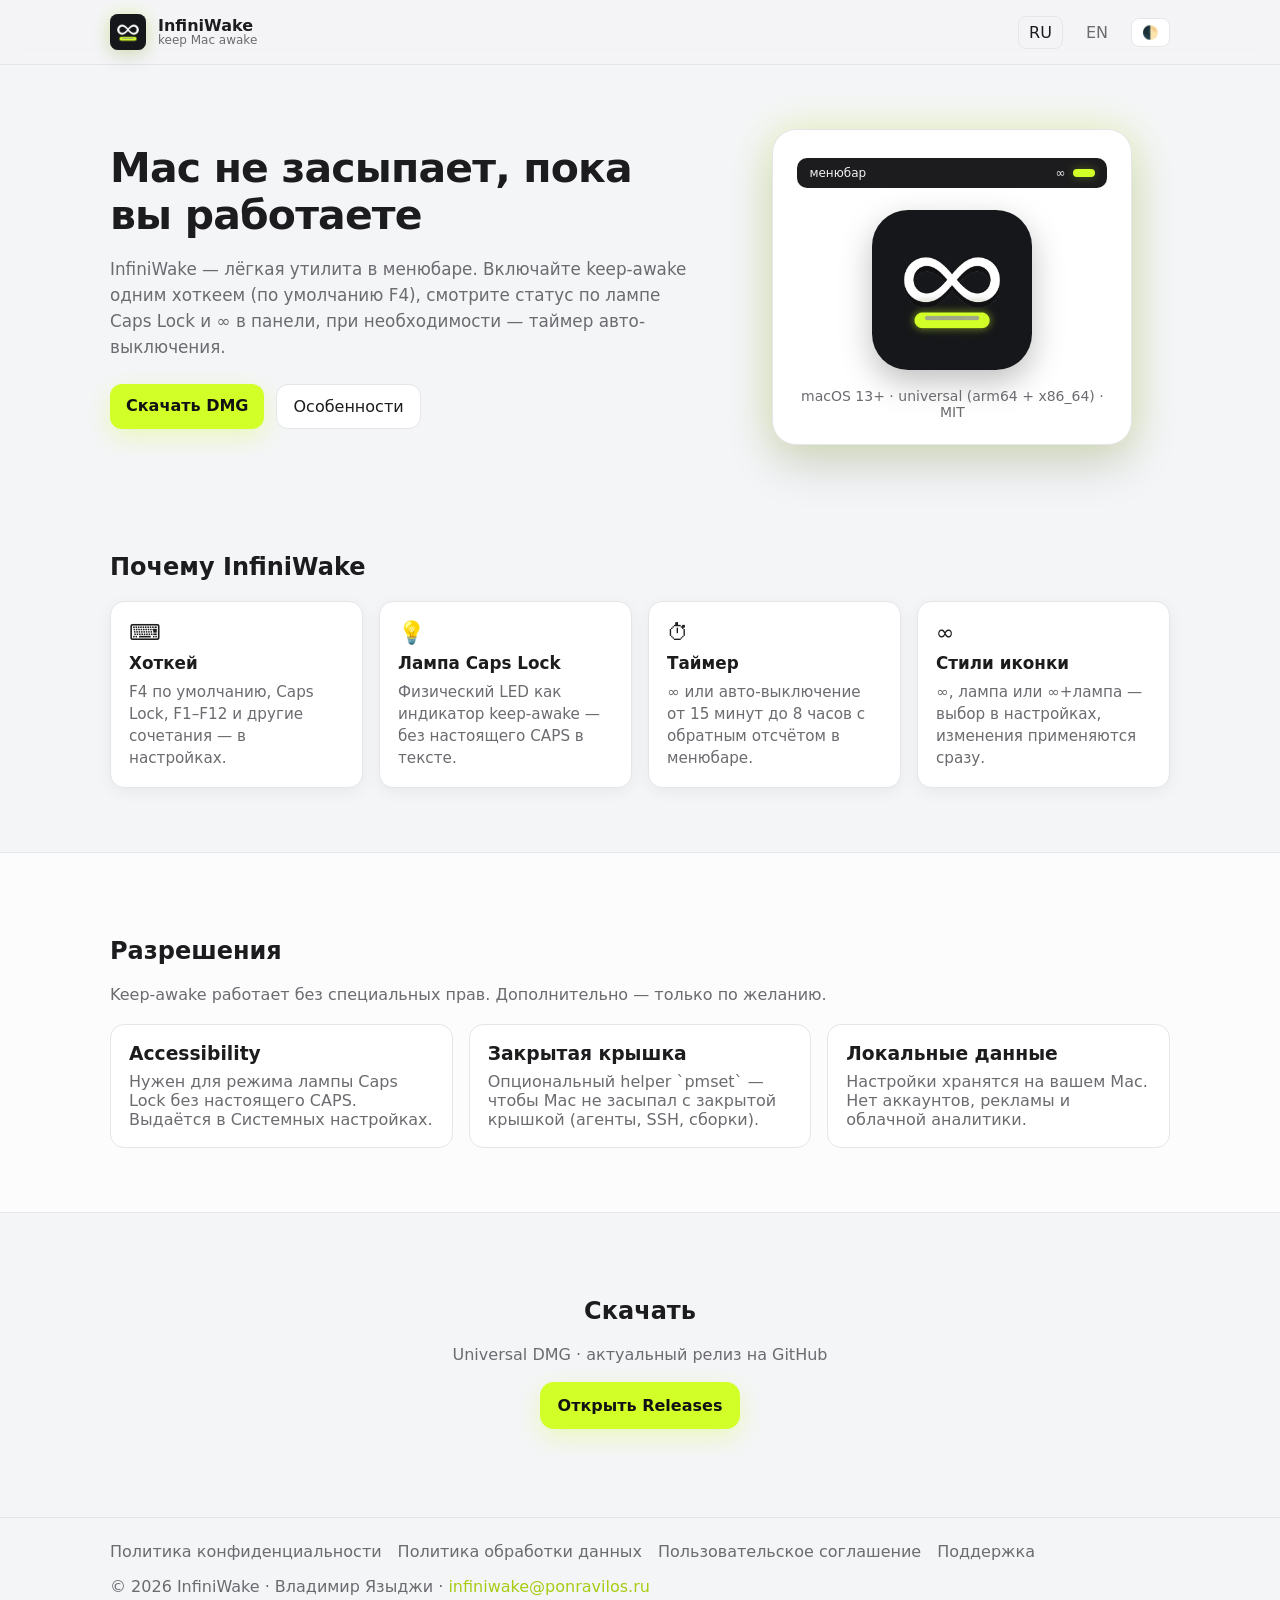
==== web/index.html @ ed3397af "Add App Store landing and legal pages under web/ Ship Privacy/Terms/Data/Support (RU/EN) for Store C" ====
<!doctype html>
<html lang="ru" data-theme="light">
<head>
  <meta charset="utf-8">
  <meta name="viewport" content="width=device-width, initial-scale=1">
  <title>InfiniWake — keep Mac awake</title>
  <meta name="description" content="InfiniWake — утилита в менюбаре macOS: держит Mac бодрствующим по хоткею, с индикатором Caps Lock LED и таймером авто-выключения.">
  <link rel="stylesheet" href="./assets/css/styles.css">
  <link rel="icon" type="image/png" href="./assets/img/favicon.png">
  <link rel="apple-touch-icon" href="./assets/img/apple-touch-icon.png">
  <meta name="theme-color" content="#121214">
  <meta property="og:title" content="InfiniWake — keep Mac awake">
  <meta property="og:description" content="Menu-bar keep-awake для macOS: хоткей, Caps Lock LED, таймер, запуск при входе.">
  <meta property="og:image" content="./assets/img/icon-512.png">
  <link rel="alternate" hreflang="en" href="./en/index.html">
  <link rel="alternate" hreflang="ru" href="./index.html">
</head>
<body>
  <header class="site-header">
    <div class="container header-inner">
      <a class="brand" href="./index.html">
        <div class="brand-mark" aria-hidden="true"></div>
        <div class="brand-text">
          <strong>InfiniWake</strong>
          <span>keep Mac awake</span>
        </div>
      </a>
      <nav class="nav">
        <a href="./index.html" class="active">RU</a>
        <a href="./en/index.html">EN</a>
        <button id="themeToggle" class="theme-toggle" aria-label="Переключить тему">🌓</button>
      </nav>
    </div>
  </header>

  <section class="hero">
    <div class="container hero-inner">
      <div class="hero-content">
        <h1>Mac не засыпает, пока вы работаете</h1>
        <p class="lead">
          InfiniWake — лёгкая утилита в менюбаре. Включайте keep-awake одним хоткеем (по умолчанию F4),
          смотрите статус по лампе Caps Lock и ∞ в панели, при необходимости — таймер авто-выключения.
        </p>
        <div class="cta-row">
          <a class="btn btn-primary" href="https://github.com/yazydzhi/InfiniWake/releases/latest" target="_blank" rel="noopener">Скачать DMG</a>
          <a class="btn btn-secondary" href="#features">Особенности</a>
        </div>
      </div>
      <div class="hero-visual">
        <div class="app-preview">
          <div class="menubar-mock" aria-hidden="true">
            <span>менюбар</span>
            <span class="status">∞ <span class="lamp-pill"></span></span>
          </div>
          <img class="preview-icon" src="./assets/img/icon-512.png" alt="Иконка InfiniWake">
          <p class="preview-caption">macOS 13+ · universal (arm64 + x86_64) · MIT</p>
        </div>
      </div>
    </div>
  </section>

  <section id="features" class="features section">
    <div class="container">
      <h2>Почему InfiniWake</h2>
      <div class="feature-grid">
        <div class="feature">
          <div class="feature-icon">⌨️</div>
          <h3>Хоткей</h3>
          <p>F4 по умолчанию, Caps Lock, F1–F12 и другие сочетания — в настройках.</p>
        </div>
        <div class="feature">
          <div class="feature-icon">💡</div>
          <h3>Лампа Caps Lock</h3>
          <p>Физический LED как индикатор keep-awake — без настоящего CAPS в тексте.</p>
        </div>
        <div class="feature">
          <div class="feature-icon">⏱</div>
          <h3>Таймер</h3>
          <p>∞ или авто-выключение от 15 минут до 8 часов с обратным отсчётом в менюбаре.</p>
        </div>
        <div class="feature">
          <div class="feature-icon">∞</div>
          <h3>Стили иконки</h3>
          <p>∞, лампа или ∞+лампа — выбор в настройках, изменения применяются сразу.</p>
        </div>
      </div>
    </div>
  </section>

  <section id="permissions" class="permissions section">
    <div class="container">
      <h2>Разрешения</h2>
      <p class="muted">Keep-awake работает без специальных прав. Дополнительно — только по желанию.</p>
      <div class="perm-grid">
        <div class="perm-card">
          <h3>Accessibility</h3>
          <p>Нужен для режима лампы Caps Lock без настоящего CAPS. Выдаётся в Системных настройках.</p>
        </div>
        <div class="perm-card">
          <h3>Закрытая крышка</h3>
          <p>Опциональный helper `pmset` — чтобы Mac не засыпал с закрытой крышкой (агенты, SSH, сборки).</p>
        </div>
        <div class="perm-card">
          <h3>Локальные данные</h3>
          <p>Настройки хранятся на вашем Mac. Нет аккаунтов, рекламы и облачной аналитики.</p>
        </div>
      </div>
    </div>
  </section>

  <section id="download" class="download section">
    <div class="container">
      <h2>Скачать</h2>
      <p class="muted">Universal DMG · актуальный релиз на GitHub</p>
      <a class="btn btn-primary btn-lg" href="https://github.com/yazydzhi/InfiniWake/releases/latest" target="_blank" rel="noopener">Открыть Releases</a>
    </div>
  </section>

  <footer class="site-footer">
    <div class="container footer-inner">
      <div class="footer-links">
        <a href="./privacy.html">Политика конфиденциальности</a>
        <a href="./data.html">Политика обработки данных</a>
        <a href="./terms.html">Пользовательское соглашение</a>
        <a href="./support.html">Поддержка</a>
      </div>
      <div class="footer-meta">
        <span>© <span id="year"></span> InfiniWake · Владимир Языджи</span>
        <span> · <a href="mailto:infiniwake@ponravilos.ru">infiniwake@ponravilos.ru</a></span>
      </div>
    </div>
  </footer>

  <script>
    const themeKey = 'infiniwake-theme';
    const root = document.documentElement;
    const saved = localStorage.getItem(themeKey);
    if (saved) root.setAttribute('data-theme', saved);
    document.getElementById('themeToggle').addEventListener('click', () => {
      const next = root.getAttribute('data-theme') === 'dark' ? 'light' : 'dark';
      root.setAttribute('data-theme', next);
      localStorage.setItem(themeKey, next);
    });
    document.getElementById('year').textContent = new Date().getFullYear();
  </script>
</body>
</html>
---- web/assets/css/styles.css ----
:root {
  --bg-light: #F4F5F7;
  --bg-dark: #121214;
  --card-light: #FFFFFF;
  --card-dark: #1C1C1E;
  --text-light: #1C1C1E;
  --text-dark: #F2F2F7;
  --text2-light: #6B6B70;
  --text2-dark: #A1A1A6;
  --sep-light: #E5E5EA;
  --sep-dark: #3A3A3C;
  --accent: #D2FF28;
  --accent-dim: #A8CC14;
  --accent-glow: rgba(210, 255, 40, 0.28);
}

[data-theme="light"] {
  --bg: var(--bg-light);
  --card: var(--card-light);
  --text: var(--text-light);
  --text2: var(--text2-light);
  --sep: var(--sep-light);
}

[data-theme="dark"] {
  --bg: var(--bg-dark);
  --card: var(--card-dark);
  --text: var(--text-dark);
  --text2: var(--text2-dark);
  --sep: var(--sep-dark);
}

* { box-sizing: border-box; }
html, body { height: 100%; }
body {
  margin: 0;
  font-family: ui-rounded, system-ui, -apple-system, Segoe UI, Roboto, Ubuntu, Cantarell, Noto Sans, Helvetica Neue, Arial, sans-serif;
  background: var(--bg);
  color: var(--text);
  -webkit-font-smoothing: antialiased;
  -moz-osx-font-smoothing: grayscale;
}

.container { max-width: 1100px; margin: 0 auto; padding: 0 20px; }
.section { padding: 64px 0; }
.muted { color: var(--text2); }

.site-header {
  position: sticky;
  top: 0;
  z-index: 10;
  backdrop-filter: saturate(120%) blur(8px);
  background: color-mix(in srgb, var(--bg) 82%, transparent);
  border-bottom: 1px solid var(--sep);
}
.header-inner {
  display: flex;
  align-items: center;
  justify-content: space-between;
  height: 64px;
}
.brand {
  display: flex;
  align-items: center;
  gap: 12px;
  text-decoration: none;
  color: inherit;
}
.brand-mark {
  width: 36px;
  height: 36px;
  border-radius: 8px;
  background: #121214;
  box-shadow: inset 0 0 0 1px var(--sep), 0 6px 20px rgba(0, 0, 0, 0.12), 0 0 18px var(--accent-glow);
  overflow: hidden;
}
.brand-mark::before {
  content: "";
  display: block;
  width: 100%;
  height: 100%;
  background: url('../img/apple-touch-icon.png') center / cover;
}
.brand-text { display: flex; flex-direction: column; line-height: 1.1; font-size: 14px; }
.brand-text strong { font-size: 16px; }
.brand-text span { color: var(--text2); font-size: 12px; }

.nav { display: flex; align-items: center; gap: 12px; }
.nav a {
  color: var(--text2);
  text-decoration: none;
  padding: 6px 10px;
  border-radius: 8px;
  border: 1px solid transparent;
}
.nav a.active { color: var(--text); border-color: var(--sep); }
.theme-toggle {
  background: var(--card);
  border: 1px solid var(--sep);
  color: var(--text);
  padding: 6px 10px;
  border-radius: 8px;
  cursor: pointer;
}

.hero { padding: 64px 0 24px; }
.hero-inner {
  display: grid;
  grid-template-columns: 1.15fr 0.85fr;
  align-items: center;
  gap: 36px;
}
.hero h1 {
  font-size: clamp(1.8rem, 3.2vw, 2.6rem);
  line-height: 1.15;
  margin: 0 0 16px;
  letter-spacing: -0.02em;
}
.hero .lead { color: var(--text2); font-size: 1.05rem; line-height: 1.55; margin: 0; }
.cta-row { display: flex; flex-wrap: wrap; gap: 12px; margin-top: 24px; }

.btn {
  display: inline-block;
  padding: 12px 16px;
  border-radius: 12px;
  text-decoration: none;
  border: 1px solid var(--sep);
  color: var(--text);
  background: var(--card);
  transition: transform 0.2s ease, box-shadow 0.2s ease;
}
.btn:hover { transform: translateY(-1px); }
.btn-primary {
  border: none;
  color: #121214;
  background: var(--accent);
  font-weight: 600;
  box-shadow: 0 8px 24px var(--accent-glow);
}
.btn-primary:hover { box-shadow: 0 12px 28px var(--accent-glow); }
.btn-secondary { background: var(--card); }
.btn-lg { padding: 14px 18px; border-radius: 14px; font-weight: 600; }

.hero-visual {
  display: flex;
  align-items: center;
  justify-content: center;
}
.app-preview {
  width: min(100%, 360px);
  background: var(--card);
  border: 1px solid var(--sep);
  border-radius: 24px;
  padding: 28px 24px 24px;
  box-shadow: 0 20px 48px rgba(0, 0, 0, 0.14), 0 0 40px var(--accent-glow);
}
.menubar-mock {
  display: flex;
  align-items: center;
  justify-content: space-between;
  gap: 12px;
  background: #1C1C1E;
  color: #F2F2F7;
  border-radius: 10px;
  padding: 8px 12px;
  font-size: 12px;
  margin-bottom: 22px;
}
.menubar-mock .status {
  display: inline-flex;
  align-items: center;
  gap: 8px;
  font-variant-numeric: tabular-nums;
}
.lamp-pill {
  width: 22px;
  height: 8px;
  border-radius: 999px;
  background: var(--accent);
  box-shadow: 0 0 10px var(--accent-glow);
}
.preview-icon {
  display: block;
  width: 160px;
  height: 160px;
  margin: 0 auto 18px;
  border-radius: 36px;
  box-shadow: 0 12px 32px rgba(0, 0, 0, 0.25);
}
.preview-caption {
  text-align: center;
  color: var(--text2);
  font-size: 14px;
  margin: 0;
}

.features .feature-grid {
  display: grid;
  grid-template-columns: repeat(4, 1fr);
  gap: 16px;
  margin-top: 20px;
}
.feature {
  background: var(--card);
  border: 1px solid var(--sep);
  border-radius: 14px;
  padding: 18px;
  box-shadow: 0 4px 16px rgba(0, 0, 0, 0.05);
  transition: transform 0.2s ease, box-shadow 0.2s ease;
}
.feature:hover {
  transform: translateY(-2px);
  box-shadow: 0 8px 24px rgba(0, 0, 0, 0.08), 0 0 24px var(--accent-glow);
}
.feature-icon { font-size: 22px; margin-bottom: 8px; }
.feature h3 { margin: 0 0 8px; font-size: 1.05rem; }
.feature p { margin: 0; color: var(--text2); font-size: 0.95rem; line-height: 1.45; }

.permissions {
  background: color-mix(in srgb, var(--card) 70%, var(--bg));
  border-top: 1px solid var(--sep);
  border-bottom: 1px solid var(--sep);
}
.perm-grid {
  display: grid;
  grid-template-columns: repeat(3, 1fr);
  gap: 16px;
  margin-top: 20px;
}
.perm-card {
  background: var(--card);
  border: 1px solid var(--sep);
  border-radius: 14px;
  padding: 18px;
}
.perm-card h3 { margin: 0 0 8px; }
.perm-card p { margin: 0; color: var(--text2); }

.download { text-align: center; }
.download .muted { margin-bottom: 18px; }

.site-footer {
  border-top: 1px solid var(--sep);
  padding: 24px 0;
  margin-top: 24px;
}
.footer-inner {
  display: flex;
  align-items: center;
  justify-content: space-between;
  gap: 16px;
  flex-wrap: wrap;
}
.footer-links { display: flex; gap: 16px; flex-wrap: wrap; }
.footer-links a { color: var(--text2); text-decoration: none; }
.footer-meta { color: var(--text2); }
.footer-meta a { color: var(--accent-dim); text-decoration: none; }
[data-theme="dark"] .footer-meta a { color: var(--accent); }

.legal h1 { margin-top: 0; }
.legal h2 { margin-top: 28px; }
.legal h3 { margin-top: 18px; }
.legal p, .legal li { color: var(--text2); line-height: 1.55; }
.legal a { color: var(--accent-dim); }
[data-theme="dark"] .legal a { color: var(--accent); }

@media (max-width: 900px) {
  .hero-inner { grid-template-columns: 1fr; }
  .hero-visual { order: -1; }
  .features .feature-grid,
  .perm-grid { grid-template-columns: 1fr 1fr; }
}

@media (max-width: 600px) {
  .features .feature-grid,
  .perm-grid { grid-template-columns: 1fr; }
}
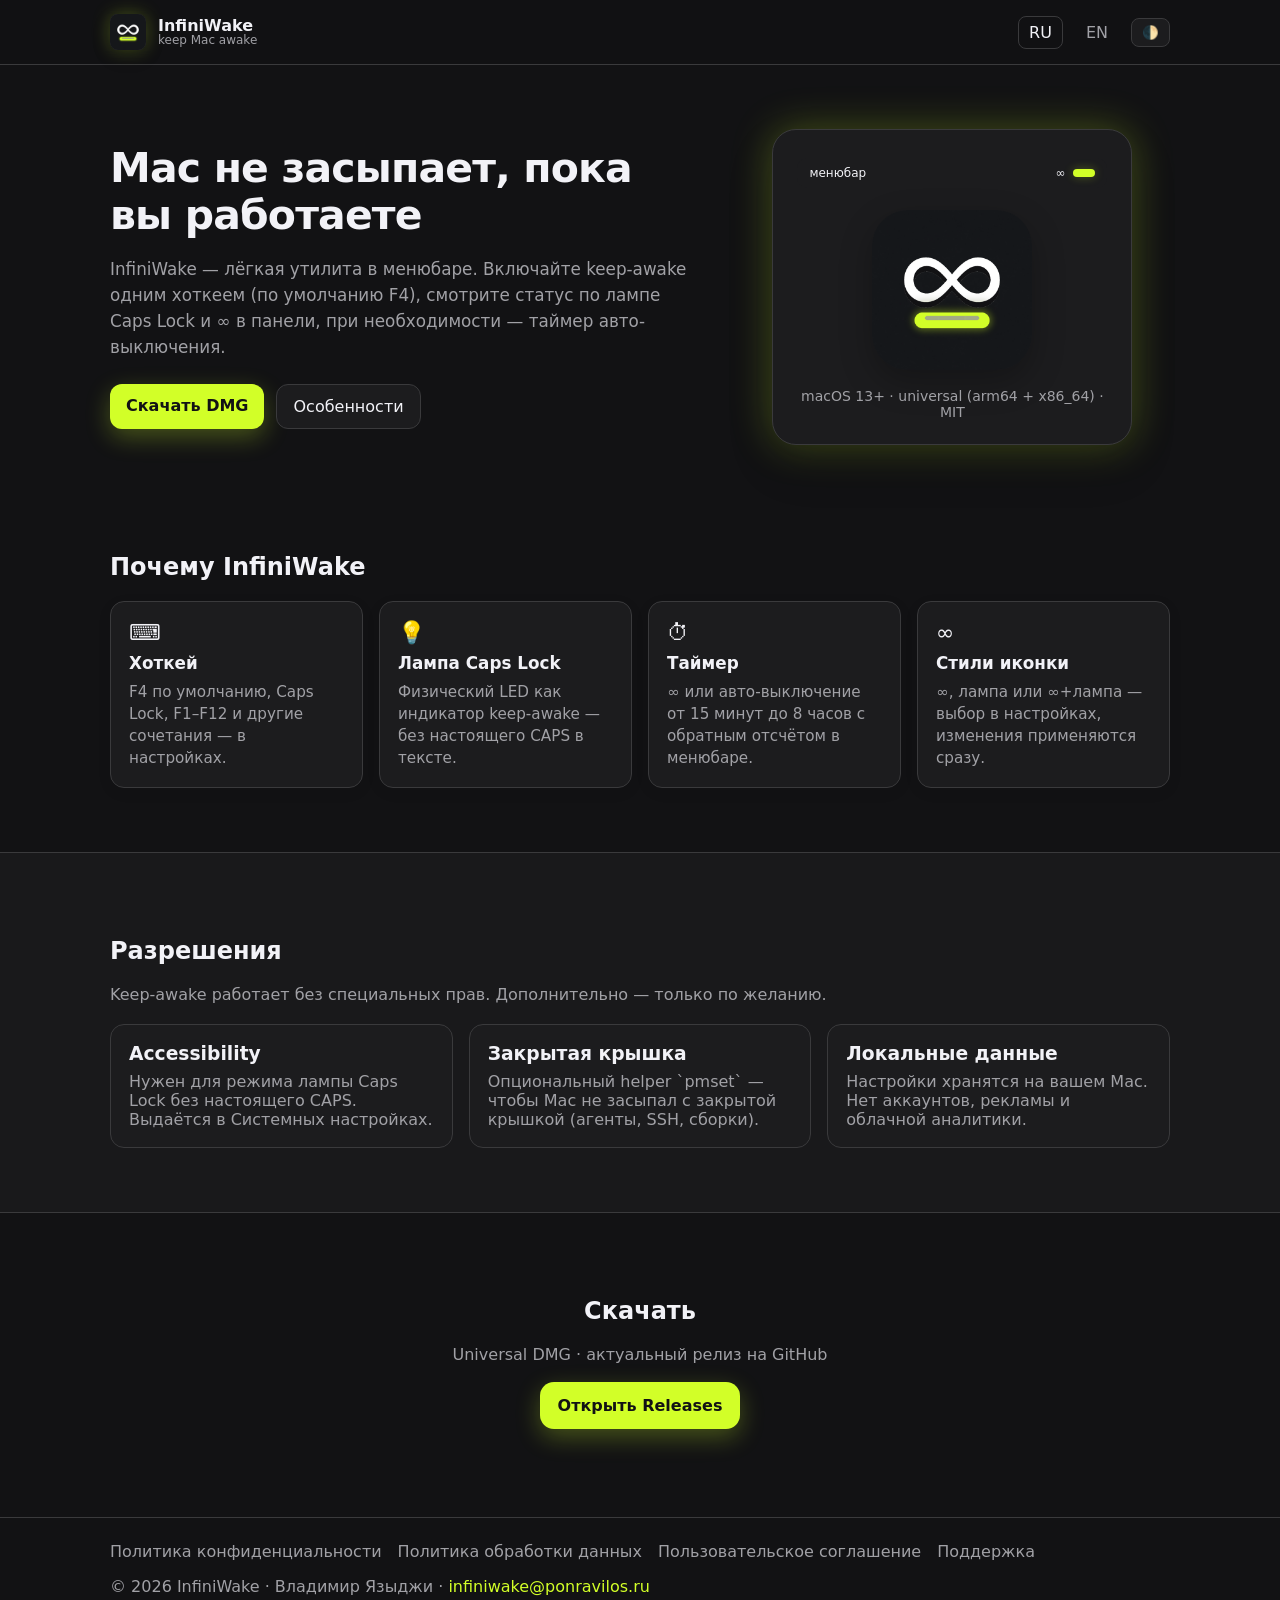
==== commit 19adf8fe: "Default the site to dark theme and note the live subdomain. Keep local docs out of the repo and reco" ====
--- a/web/index.html
+++ b/web/index.html
@@ -1,5 +1,5 @@
 <!doctype html>
-<html lang="ru" data-theme="light">
+<html lang="ru" data-theme="dark">
 <head>
   <meta charset="utf-8">
   <meta name="viewport" content="width=device-width, initial-scale=1">
